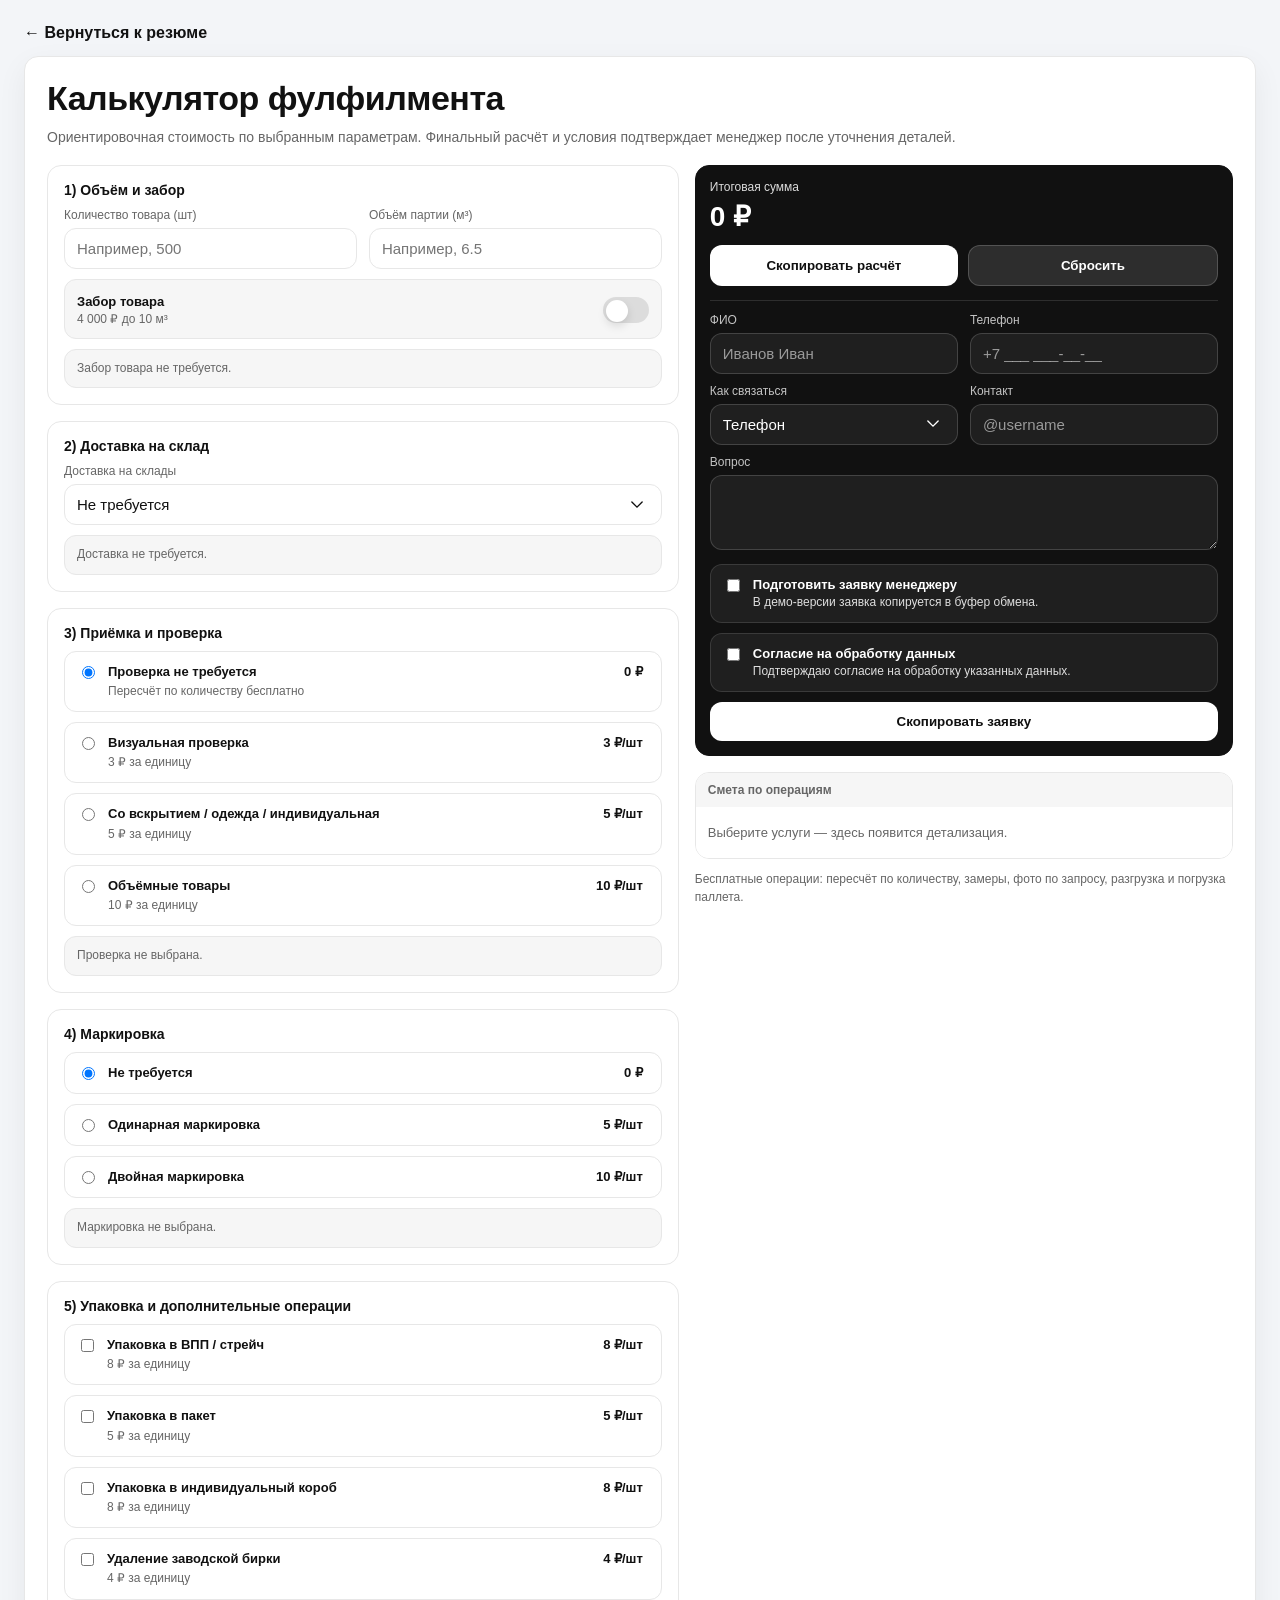
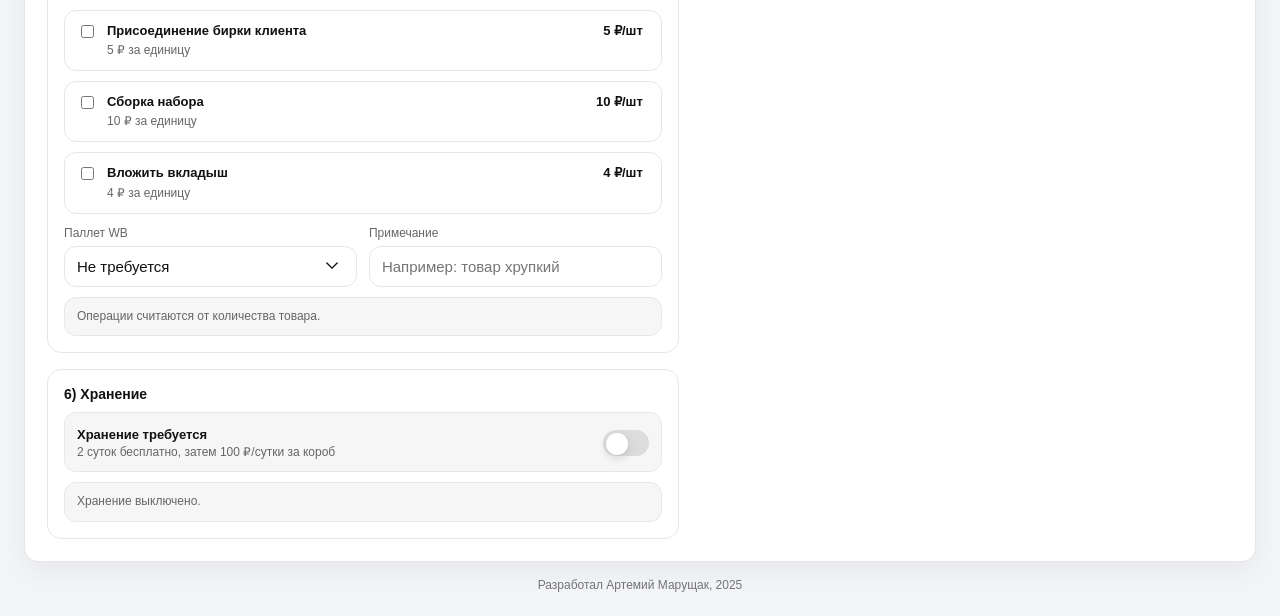
==== calculator/index.html @ 29417010 "Add calculator and quiz pages" ====
<!doctype html>
<html lang="ru">
<head>
  <meta charset="utf-8">
  <meta name="viewport" content="width=device-width,initial-scale=1">
  <title>Калькулятор фулфилмента — Артемий Марущак</title>
  <style>
    :root{--bg:#fff;--border:#e7e7e7;--soft:#f6f6f6;--text:#111;--muted:#666;--radius:14px;--shadow:0 10px 30px rgba(0,0,0,.06);--head:"Manrope",-apple-system,BlinkMacSystemFont,"Segoe UI",Roboto,Arial,sans-serif;--body:"Inter",-apple-system,BlinkMacSystemFont,"Segoe UI",Roboto,Arial,sans-serif}
    *{box-sizing:border-box}html,body{margin:0;padding:0;min-height:100%;background:#f3f5f8;color:var(--text)}body{font-family:var(--body);padding:24px}.page{max-width:1280px;margin:0 auto}.back{display:inline-flex;margin:0 0 14px;color:#111;text-decoration:none;font-weight:800}.ff-wrap{width:100%;padding:22px;background:var(--bg);border:1px solid var(--border);border-radius:var(--radius);box-shadow:var(--shadow)}.ff-head{margin-bottom:16px}.ff-title{margin:0;font-size:34px;line-height:1.12;font-weight:900;font-family:var(--head);letter-spacing:-.5px}.ff-sub{margin:10px 0 0;font-size:14px;color:var(--muted);line-height:1.55;max-width:980px}.ff-grid{display:grid;grid-template-columns:1.08fr .92fr;gap:16px;align-items:start;margin-top:16px}.ff-card{background:#fff;border:1px solid var(--border);border-radius:var(--radius);padding:16px}.ff-card+.ff-card{margin-top:16px}.ff-card h3{margin:0 0 10px;font-size:14px;font-weight:900;font-family:var(--head)}.ff-row{display:grid;grid-template-columns:1fr 1fr;gap:12px}.ff-field label{display:block;font-size:12px;color:var(--muted);margin-bottom:6px}.ff-input,.ff-select{width:100%;padding:11px 12px;border:1px solid var(--border);border-radius:12px;background:#fff;font-size:15px;outline:none;font-family:var(--body);color:var(--text)}.ff-select{appearance:none;background-image:url("data:image/svg+xml,%3Csvg width='14' height='9' viewBox='0 0 14 9' xmlns='http://www.w3.org/2000/svg'%3E%3Cpath d='M1 1l6 6 6-6' stroke='%23111' stroke-width='1.6' fill='none' stroke-linecap='round'/%3E%3C/svg%3E");background-repeat:no-repeat;background-position:right 18px center;background-size:12px 8px;padding-right:52px}.ff-options{display:grid;gap:10px;margin-top:10px}.ff-opt{display:flex;align-items:flex-start;justify-content:space-between;gap:12px;padding:12px 18px 12px 12px;border:1px solid var(--border);border-radius:12px;background:#fff;cursor:pointer}.ff-opt:hover{border-color:#d0d0d0}.ff-opt-left{display:flex;gap:10px;align-items:flex-start;padding-right:12px}.ff-opt-left input{margin-top:2px}.ff-opt-title{font-size:13px;font-weight:900;font-family:var(--head);line-height:1.25}.ff-opt-desc{font-size:12px;color:var(--muted);margin-top:3px;line-height:1.35}.ff-price{font-size:13px;font-weight:900;white-space:nowrap;font-family:var(--head);min-width:84px;text-align:right}.ff-switch{display:flex;align-items:center;justify-content:space-between;gap:12px;padding:12px;border:1px solid var(--border);border-radius:12px;background:var(--soft);margin-top:10px}.ff-switch strong{font-size:13px;font-weight:900;font-family:var(--head)}.ff-switch span{display:block;font-size:12px;color:var(--muted);margin-top:2px}.ff-toggle{position:relative;width:46px;height:28px;flex:0 0 auto;cursor:pointer}.ff-toggle input{opacity:0;width:0;height:0;position:absolute}.ff-slider{position:absolute;inset:0;background:#dcdcdc;border-radius:999px;transition:.18s}.ff-slider:before{content:"";position:absolute;width:22px;height:22px;left:3px;top:3px;background:#fff;border-radius:999px;transition:.18s;box-shadow:0 4px 10px rgba(0,0,0,.12)}.ff-toggle input:checked+.ff-slider{background:#111}.ff-toggle input:checked+.ff-slider:before{transform:translateX(18px)}.ff-context{margin-top:10px;font-size:12px;color:var(--muted);line-height:1.45;padding:10px 12px;background:var(--soft);border:1px solid var(--border);border-radius:12px}.ff-summary{position:sticky;top:14px}.ff-totalBox{padding:14px;border-radius:var(--radius);background:#111;color:#fff;border:1px solid #111}.ff-totalTitle{font-size:12px;opacity:.85;margin:0}.ff-totalValue{margin:6px 0 0;font-size:28px;font-weight:900;font-family:var(--head)}.ff-actions{display:flex;gap:10px;margin-top:12px}.ff-btn{flex:1;border:none;border-radius:12px;padding:12px 14px;font-weight:900;cursor:pointer;background:#fff;color:#111;font-family:var(--head)}.ff-btn.secondary{background:rgba(255,255,255,.12);color:#fff;border:1px solid rgba(255,255,255,.18)}.ff-alert{margin-top:12px;padding:12px;border-radius:12px;border:1px solid #ffd6d6;background:#fff5f5;color:#8a1f1f;display:none;font-size:13px;line-height:1.4}.ff-breakdown{margin-top:16px;border:1px solid var(--border);border-radius:var(--radius);overflow:hidden}.ff-breakdown-head{background:var(--soft);padding:10px 12px;font-size:12px;color:var(--muted);font-weight:900}.ff-lines{padding:8px 12px;background:#fff}.ff-line{display:flex;justify-content:space-between;gap:12px;padding:8px 0;border-bottom:1px dashed var(--border);font-size:13px}.ff-line:last-child{border-bottom:none}.ff-line span:last-child{font-weight:900;white-space:nowrap}.ff-empty{padding:10px 0;color:var(--muted);font-size:13px}.ff-footnote{margin-top:12px;font-size:12px;color:var(--muted);line-height:1.45}.ff-hidden{display:none!important}.ff-contact{margin-top:14px;padding-top:12px;border-top:1px solid rgba(255,255,255,.12)}.ff-contact .ff-field label{color:rgba(255,255,255,.75)}.ff-contact .ff-input,.ff-contact .ff-select{border-color:rgba(255,255,255,.16);background-color:rgba(255,255,255,.06);color:#fff}.ff-contact .ff-select{background-image:url("data:image/svg+xml,%3Csvg width='14' height='9' viewBox='0 0 14 9' xmlns='http://www.w3.org/2000/svg'%3E%3Cpath d='M1 1l6 6 6-6' stroke='%23fff' stroke-width='1.6' fill='none' stroke-linecap='round'/%3E%3C/svg%3E")}.ff-contact option{color:#111}.ff-contact .ff-input::placeholder{color:rgba(255,255,255,.55)}.ff-consent{margin-top:10px;padding:12px;border-radius:12px;background:rgba(255,255,255,.06);border:1px solid rgba(255,255,255,.12);display:flex;gap:10px;align-items:flex-start;color:#fff}.ff-consent input{margin-top:2px}.ff-consent .t{font-weight:900;font-size:13px}.ff-consent .d{opacity:.85;font-size:12px;line-height:1.35;margin-top:2px}.ff-sendbtn{margin-top:10px;width:100%}.ff-mobileBar{display:none;position:fixed;left:0;right:0;bottom:0;padding:12px 14px;background:rgba(17,17,17,.96);color:#fff;z-index:50}.ff-mobileInner{max-width:1280px;margin:0 auto;display:flex;align-items:center;justify-content:space-between;gap:12px}.ff-mobileInner span{font-size:18px;font-weight:900}.author{margin-top:16px;text-align:center;color:#747474;font-size:12px}
    @media(max-width:980px){.ff-grid{grid-template-columns:1fr}.ff-summary{position:relative;top:auto}}@media(max-width:640px){body{padding:10px}.ff-wrap{padding:16px;margin-bottom:92px}.ff-row{grid-template-columns:1fr}.ff-actions{flex-direction:column}.ff-title{font-size:26px}.ff-mobileBar{display:block}.ff-opt{padding-right:14px}.ff-price{min-width:72px}}
  </style>
</head>
<body>
<main class="page" id="ffcalc_v5">
  <a class="back" href="../">← Вернуться к резюме</a>
  <div class="ff-wrap">
    <div class="ff-head"><h1 class="ff-title">Калькулятор фулфилмента</h1><p class="ff-sub">Ориентировочная стоимость по выбранным параметрам. Финальный расчёт и условия подтверждает менеджер после уточнения деталей.</p></div>
    <div class="ff-grid">
      <div>
        <section class="ff-card"><h3>1) Объём и забор</h3><div class="ff-row"><div class="ff-field"><label>Количество товара (шт)</label><input type="number" id="q_qty" class="ff-input" min="0" step="1" placeholder="Например, 500"></div><div class="ff-field"><label>Объём партии (м³)</label><input type="number" id="q_volume" class="ff-input" min="0" step="0.1" placeholder="Например, 6.5"></div></div><div class="ff-switch"><div><strong>Забор товара</strong><span>4 000 ₽ до 10 м³</span></div><label class="ff-toggle"><input type="checkbox" id="q_pickup"><span class="ff-slider"></span></label></div><div class="ff-context" id="ctx_logistics"></div></section>
        <section class="ff-card"><h3>2) Доставка на склад</h3><div class="ff-field"><label>Доставка на склады</label><select id="q_delivery" class="ff-select"><option value="0">Не требуется</option><option value="6000">Коледино / Электросталь / Подольск — 6 000 ₽</option><option value="7000">Пушкино / Хоругвино / Софьино / Медведково / Химки — 7 000 ₽</option></select></div><div class="ff-context" id="ctx_delivery"></div></section>
        <section class="ff-card"><h3>3) Приёмка и проверка</h3><div class="ff-options">
          <label class="ff-opt"><div class="ff-opt-left"><input type="radio" name="q_check" value="none" checked><div><div class="ff-opt-title">Проверка не требуется</div><div class="ff-opt-desc">Пересчёт по количеству бесплатно</div></div></div><div class="ff-price">0 ₽</div></label>
          <label class="ff-opt"><div class="ff-opt-left"><input type="radio" name="q_check" value="visual"><div><div class="ff-opt-title">Визуальная проверка</div><div class="ff-opt-desc">3 ₽ за единицу</div></div></div><div class="ff-price">3 ₽/шт</div></label>
          <label class="ff-opt"><div class="ff-opt-left"><input type="radio" name="q_check" value="deep"><div><div class="ff-opt-title">Со вскрытием / одежда / индивидуальная</div><div class="ff-opt-desc">5 ₽ за единицу</div></div></div><div class="ff-price">5 ₽/шт</div></label>
          <label class="ff-opt"><div class="ff-opt-left"><input type="radio" name="q_check" value="bulky"><div><div class="ff-opt-title">Объёмные товары</div><div class="ff-opt-desc">10 ₽ за единицу</div></div></div><div class="ff-price">10 ₽/шт</div></label>
        </div><div class="ff-context" id="ctx_check"></div></section>
        <section class="ff-card"><h3>4) Маркировка</h3><div class="ff-options">
          <label class="ff-opt"><div class="ff-opt-left"><input type="radio" name="q_mark" value="none" checked><div><div class="ff-opt-title">Не требуется</div></div></div><div class="ff-price">0 ₽</div></label>
          <label class="ff-opt"><div class="ff-opt-left"><input type="radio" name="q_mark" value="single"><div><div class="ff-opt-title">Одинарная маркировка</div></div></div><div class="ff-price">5 ₽/шт</div></label>
          <label class="ff-opt"><div class="ff-opt-left"><input type="radio" name="q_mark" value="double"><div><div class="ff-opt-title">Двойная маркировка</div></div></div><div class="ff-price">10 ₽/шт</div></label>
        </div><div class="ff-context" id="ctx_mark"></div></section>
        <section class="ff-card"><h3>5) Упаковка и дополнительные операции</h3><div class="ff-options" id="pack_options"></div><div class="ff-row" style="margin-top:12px"><div class="ff-field"><label>Паллет WB</label><select id="q_pallet" class="ff-select"><option value="0">Не требуется</option><option value="400">Паллет WB — 400 ₽</option><option value="300">Формирование паллеты — 300 ₽</option><option value="700">Паллет WB + формирование — 700 ₽</option></select></div><div class="ff-field"><label>Примечание</label><input type="text" id="q_note" class="ff-input" placeholder="Например: товар хрупкий"></div></div><div class="ff-context" id="ctx_pack"></div></section>
        <section class="ff-card"><h3>6) Хранение</h3><div class="ff-switch" style="margin-top:0"><div><strong>Хранение требуется</strong><span>2 суток бесплатно, затем 100 ₽/сутки за короб</span></div><label class="ff-toggle"><input type="checkbox" id="q_storageOn"><span class="ff-slider"></span></label></div><div id="storage_fields" class="ff-hidden" style="margin-top:12px"><div class="ff-row"><div class="ff-field"><label>Количество коробов</label><input type="number" id="q_boxes" class="ff-input" min="0" step="1"></div><div class="ff-field"><label>Суток хранения</label><input type="number" id="q_storageDays" class="ff-input" min="0" step="1"></div></div></div><div class="ff-context" id="ctx_storage"></div></section>
      </div>
      <aside class="ff-summary"><div class="ff-totalBox"><p class="ff-totalTitle">Итоговая сумма</p><div class="ff-totalValue" id="total">0 ₽</div><div class="ff-actions"><button class="ff-btn" id="btn_copy" type="button">Скопировать расчёт</button><button class="ff-btn secondary" id="btn_reset" type="button">Сбросить</button></div><div class="ff-alert" id="alert"></div><div class="ff-contact"><div class="ff-row"><div class="ff-field"><label>ФИО</label><input id="c_name" class="ff-input" placeholder="Иванов Иван"></div><div class="ff-field"><label>Телефон</label><input id="c_phone" class="ff-input" placeholder="+7 ___ ___-__-__"></div></div><div class="ff-row" style="margin-top:10px"><div class="ff-field"><label>Как связаться</label><select id="c_way" class="ff-select"><option>Телефон</option><option>WhatsApp</option><option>Telegram</option><option>VK</option></select></div><div class="ff-field"><label>Контакт</label><input id="c_link" class="ff-input" placeholder="@username"></div></div><div class="ff-field" style="margin-top:10px"><label>Вопрос</label><textarea id="c_question" class="ff-input" rows="3"></textarea></div><label class="ff-consent"><input type="checkbox" id="c_send"><div><div class="t">Подготовить заявку менеджеру</div><div class="d">В демо-версии заявка копируется в буфер обмена.</div></div></label><label class="ff-consent"><input type="checkbox" id="c_pd"><div><div class="t">Согласие на обработку данных</div><div class="d">Подтверждаю согласие на обработку указанных данных.</div></div></label><button class="ff-btn ff-sendbtn" type="button" id="btn_send">Скопировать заявку</button></div></div><div class="ff-breakdown"><div class="ff-breakdown-head">Смета по операциям</div><div class="ff-lines" id="lines"><div class="ff-empty">Выберите услуги — здесь появится детализация.</div></div></div><div class="ff-footnote">Бесплатные операции: пересчёт по количеству, замеры, фото по запросу, разгрузка и погрузка паллета.</div></aside>
    </div>
  </div>
  <div class="author">Разработал Артемий Марущак, 2025</div>
  <div class="ff-mobileBar"><div class="ff-mobileInner"><strong>Итог:</strong><span id="mobileTotal">0 ₽</span></div></div>
</main>
<script>
(()=>{const root=document.getElementById('ffcalc_v5'),$=id=>document.getElementById(id),num=v=>Number.isFinite(Number(v))?Number(v):0,fmt=n=>Math.round(n).toLocaleString('ru-RU')+' ₽';const packs=[['q_packStretch','Упаковка в ВПП / стрейч',8],['q_packBag','Упаковка в пакет',5],['q_packBox','Упаковка в индивидуальный короб',8],['q_removeTag','Удаление заводской бирки',4],['q_addTag','Присоединение бирки клиента',5],['q_setBuild','Сборка набора',10],['q_insertFlyer','Вложить вкладыш',4]];$('pack_options').innerHTML=packs.map(([id,t,p])=>`<label class="ff-opt"><div class="ff-opt-left"><input type="checkbox" id="${id}"><div><div class="ff-opt-title">${t}</div><div class="ff-opt-desc">${p} ₽ за единицу</div></div></div><div class="ff-price">${p} ₽/шт</div></label>`).join('');
const radio=n=>root.querySelector(`input[name="${n}"]:checked`)?.value||'none';const push=(a,t,v)=>{if(v>0)a.push({title:t,value:v})};function alertMsg(m){$('alert').style.display=m?'block':'none';$('alert').textContent=m||''}function calc(){const s={qty:Math.max(0,num($('q_qty').value)),volume:Math.max(0,num($('q_volume').value)),pickup:$('q_pickup').checked,delivery:num($('q_delivery').value),check:radio('q_check'),mark:radio('q_mark'),pallet:num($('q_pallet').value),storageOn:$('q_storageOn').checked,boxes:num($('q_boxes').value),days:num($('q_storageDays').value),note:$('q_note').value.trim()};packs.forEach(([id])=>s[id]=$(id).checked);$('storage_fields').classList.toggle('ff-hidden',!s.storageOn);$('ctx_logistics').textContent=s.pickup?(s.volume>10?'Забор свыше 10 м³ рассчитывается индивидуально.':'Забор включён: 4 000 ₽ до 10 м³.'):'Забор товара не требуется.';$('ctx_delivery').textContent=s.delivery?(s.volume>7?'Объём свыше 7 м³ рассчитывается индивидуально.':'Фиксированная стоимость до 7 м³.'):'Доставка не требуется.';$('ctx_check').textContent={none:'Проверка не выбрана.',visual:'Визуальная проверка: 3 ₽/шт.',deep:'Проверка со вскрытием: 5 ₽/шт.',bulky:'Проверка объёмных товаров: 10 ₽/шт.'}[s.check];$('ctx_mark').textContent={none:'Маркировка не выбрана.',single:'Одинарная маркировка: 5 ₽/шт.',double:'Двойная маркировка: 10 ₽/шт.'}[s.mark];$('ctx_pack').textContent='Операции считаются от количества товара.';$('ctx_storage').textContent=s.storageOn?'2 суток бесплатно, затем 100 ₽/сутки за короб.':'Хранение выключено.';let total=0,lines=[],warnings=[];if(s.pickup){if(s.volume>10)warnings.push('Забор свыше 10 м³ требует индивидуального расчёта.');else{total+=4000;push(lines,'Забор товара',4000)}}if(s.delivery){if(s.volume>7)warnings.push('Доставка свыше 7 м³ требует индивидуального расчёта.');else{total+=s.delivery;push(lines,'Доставка до склада',s.delivery)}}if(s.storageOn&&s.boxes>0&&s.days>2){const v=(s.days-2)*100*s.boxes;total+=v;push(lines,'Хранение',v)}if(s.qty>0){const rates={visual:3,deep:5,bulky:10};if(rates[s.check]){const v=s.qty*rates[s.check];total+=v;push(lines,'Проверка товара',v)}const mr={single:5,double:10};if(mr[s.mark]){const v=s.qty*mr[s.mark];total+=v;push(lines,'Маркировка',v)}packs.forEach(([id,t,p])=>{if(s[id]){const v=s.qty*p;total+=v;push(lines,t,v)}})}if(s.pallet){total+=s.pallet;push(lines,'Паллетные работы',s.pallet)}$('total').textContent=$('mobileTotal').textContent=fmt(total);$('lines').innerHTML=lines.length?lines.map(l=>`<div class="ff-line"><span>${l.title}</span><span>${fmt(l.value)}</span></div>`).join(''):'<div class="ff-empty">Выберите услуги — здесь появится детализация.</div>';alertMsg(warnings.join(' '));root.dataset.copytext='Заявка на фулфилмент\n\n'+(lines.length?lines.map(l=>`- ${l.title}: ${fmt(l.value)}`).join('\n'):'- Услуги не выбраны')+(s.note?'\n\nКомментарий: '+s.note:'')+'\n\nИТОГО: '+fmt(total)}
root.addEventListener('input',calc);root.addEventListener('change',calc);async function copy(text){try{await navigator.clipboard.writeText(text)}catch{const ta=document.createElement('textarea');ta.value=text;document.body.appendChild(ta);ta.select();document.execCommand('copy');ta.remove()}}$('btn_copy').onclick=async()=>{await copy(root.dataset.copytext||'');$('btn_copy').textContent='Скопировано';setTimeout(()=>$('btn_copy').textContent='Скопировать расчёт',1200)};$('btn_reset').onclick=()=>{root.querySelectorAll('input').forEach(i=>{if(i.type==='radio')i.checked=i.value==='none';else if(i.type==='checkbox')i.checked=false;else i.value=''});root.querySelectorAll('select').forEach(s=>s.selectedIndex=0);root.querySelectorAll('textarea').forEach(t=>t.value='');calc()};$('btn_send').onclick=async()=>{if(!$('c_send').checked)return alertMsg('Поставьте галочку «Подготовить заявку менеджеру».');if(!$('c_pd').checked)return alertMsg('Нужно согласие на обработку персональных данных.');if(!$('c_phone').value.trim())return alertMsg('Укажите телефон.');const payload=(root.dataset.copytext||'')+'\n\nКонтакты:\n'+($('c_name').value.trim()?`ФИО: ${$('c_name').value.trim()}\n`:'')+`Телефон: ${$('c_phone').value.trim()}\nСпособ связи: ${$('c_way').value}\n`+($('c_link').value.trim()?`Контакт: ${$('c_link').value.trim()}\n`:'')+($('c_question').value.trim()?`Вопрос: ${$('c_question').value.trim()}\n`:'');await copy(payload);$('btn_send').textContent='Заявка скопирована';alertMsg('Демо-режим: заявка скопирована в буфер обмена.');setTimeout(()=>$('btn_send').textContent='Скопировать заявку',1800)};calc()})();
</script>
</body></html>
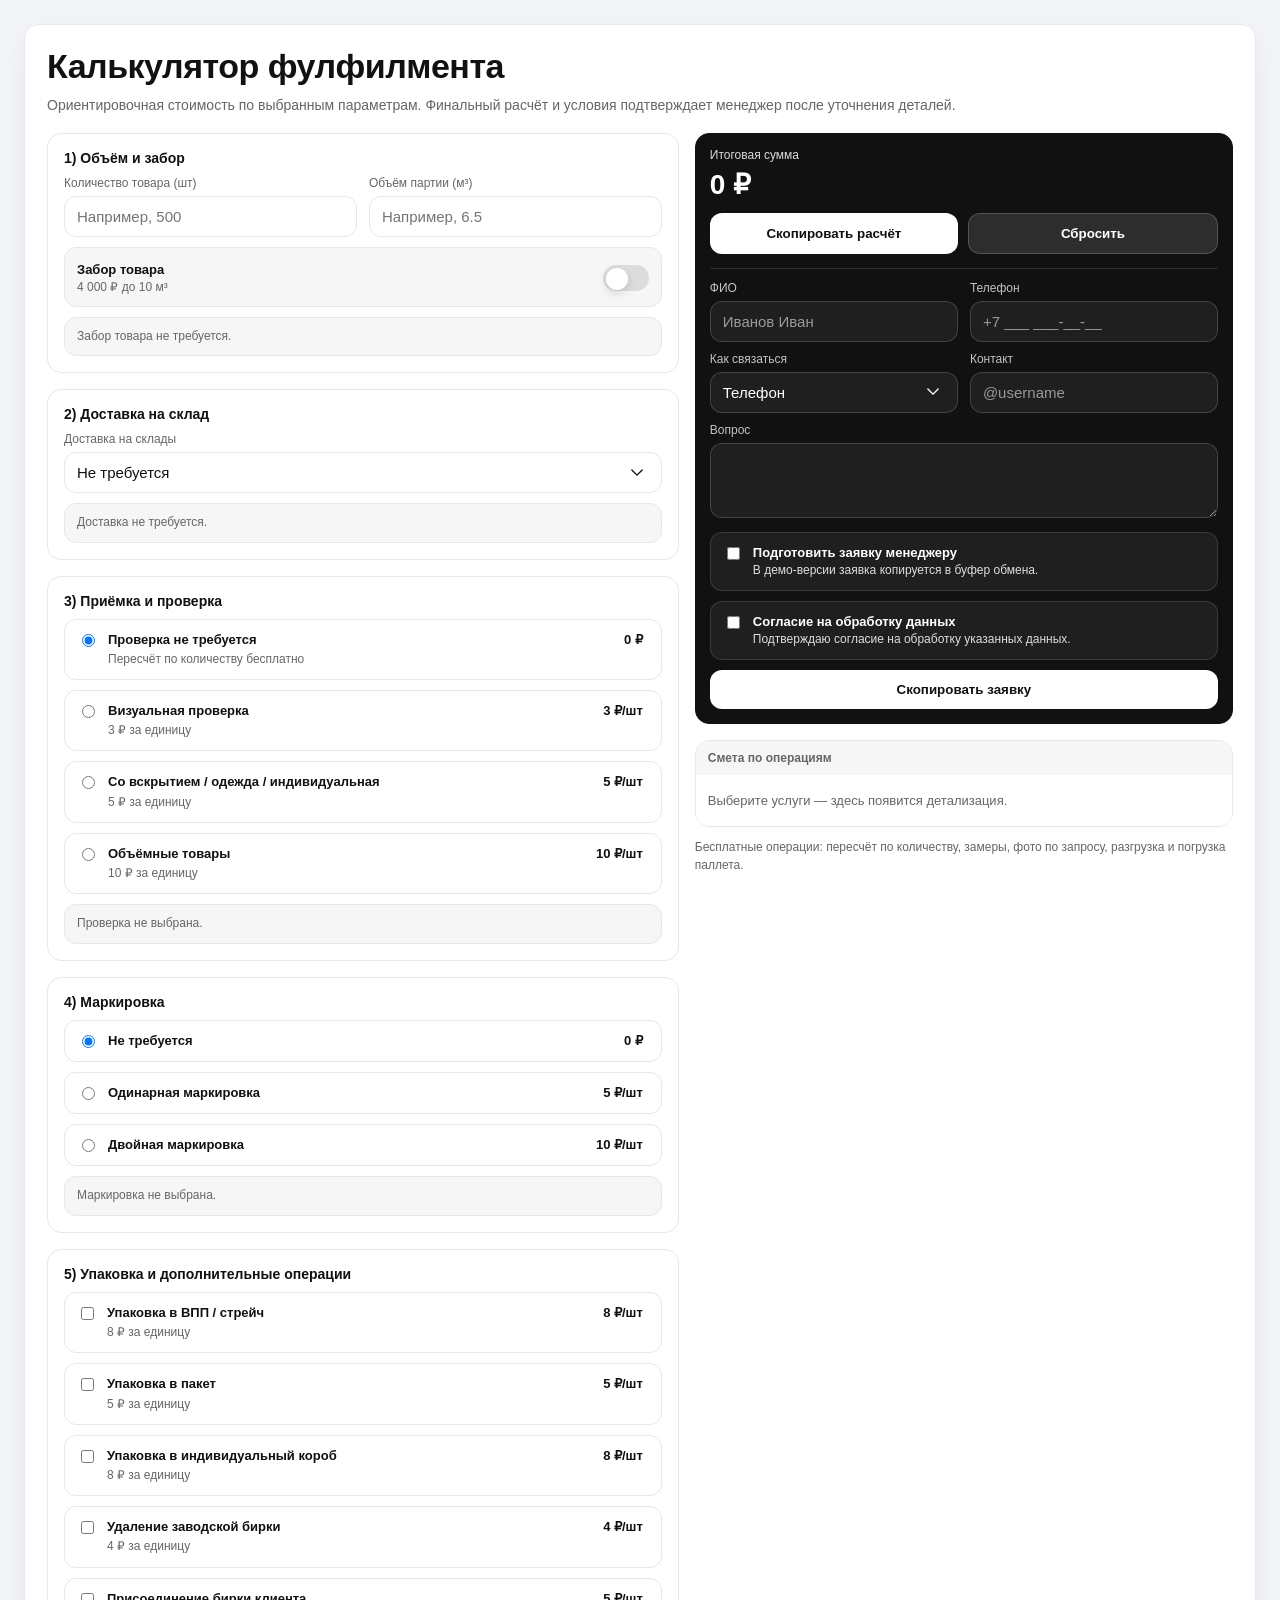
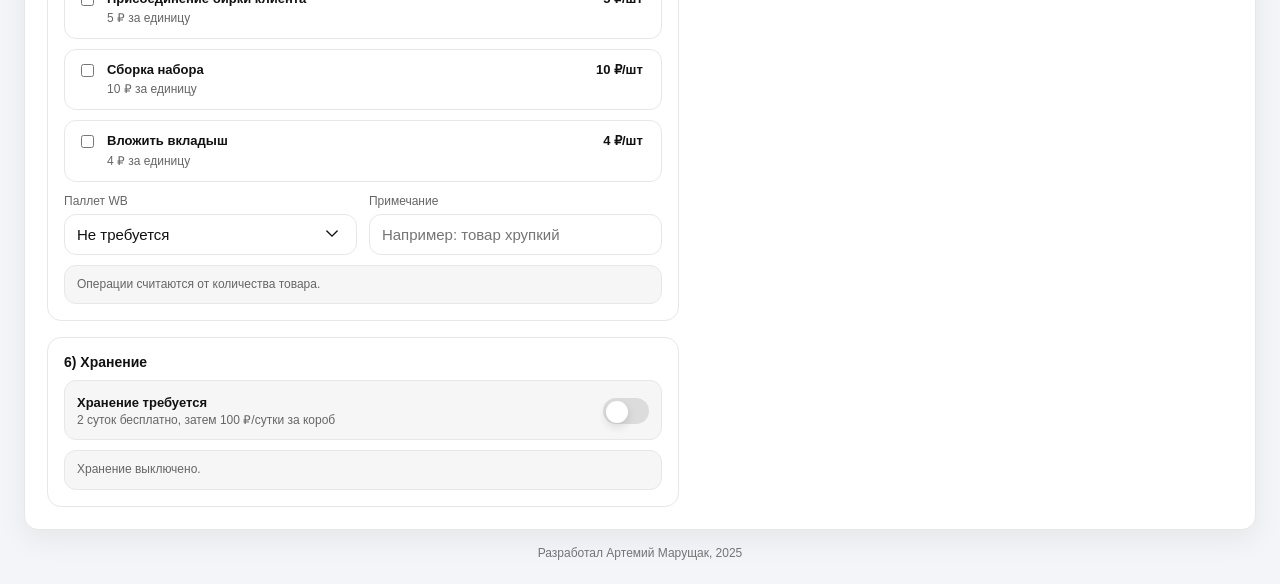
==== commit 28247ac3: "Remove back button from demo pages" ====
--- a/calculator/index.html
+++ b/calculator/index.html
@@ -12,7 +12,7 @@
 </head>
 <body>
 <main class="page" id="ffcalc_v5">
-  <a class="back" href="../">← Вернуться к резюме</a>
+  
   <div class="ff-wrap">
     <div class="ff-head"><h1 class="ff-title">Калькулятор фулфилмента</h1><p class="ff-sub">Ориентировочная стоимость по выбранным параметрам. Финальный расчёт и условия подтверждает менеджер после уточнения деталей.</p></div>
     <div class="ff-grid">
